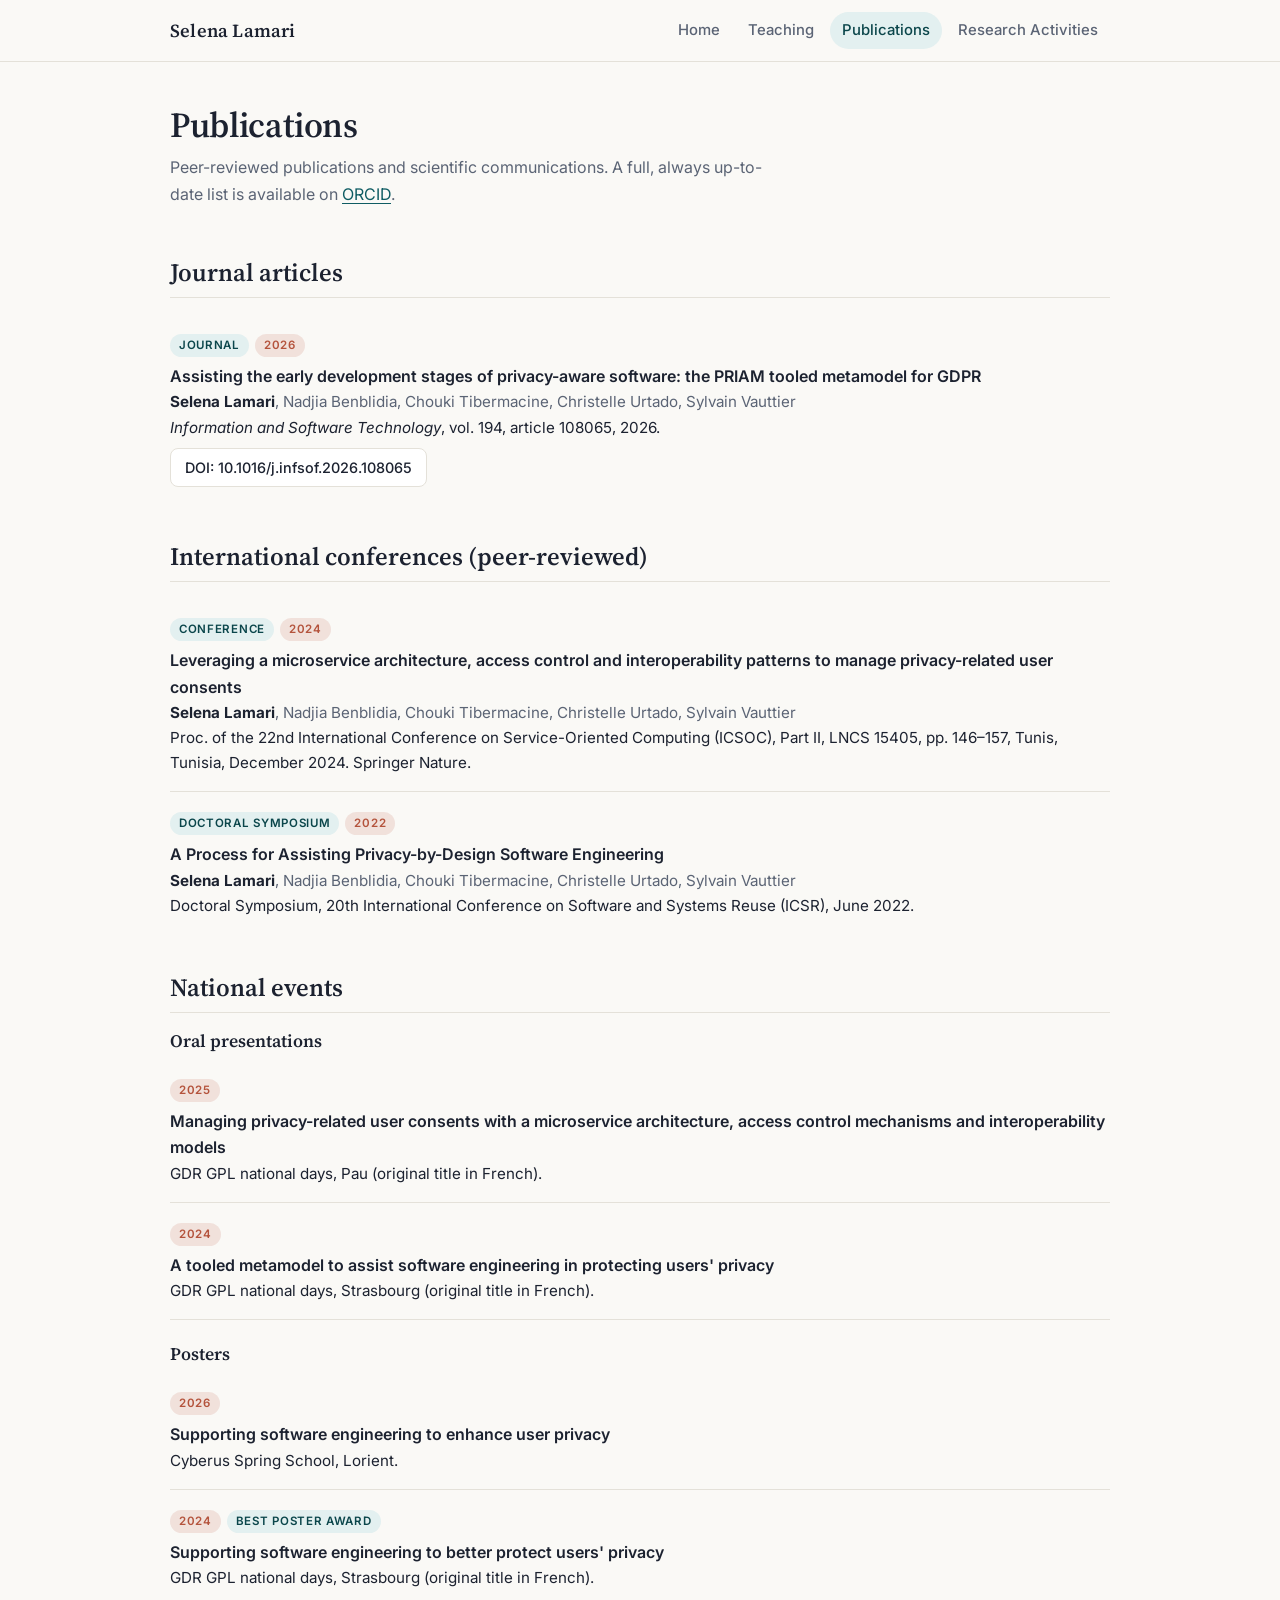
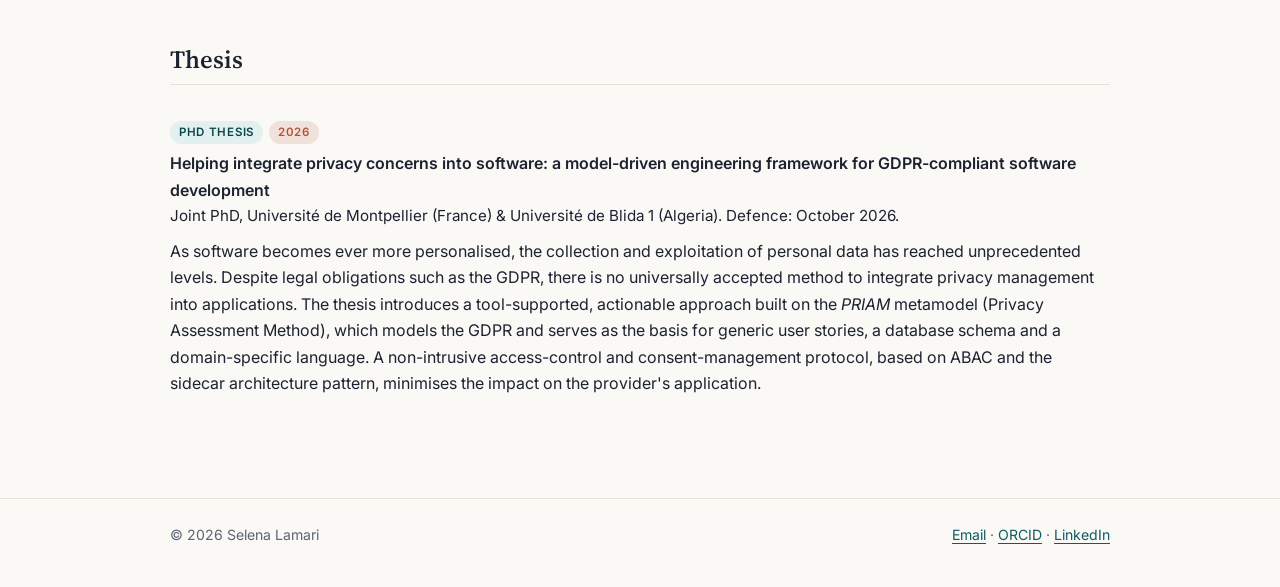
==== publications.html @ 5e94e6cd "Add files via upload" ====
<!doctype html>
<html lang="en">
<head>
<meta charset="utf-8">
<meta name="viewport" content="width=device-width, initial-scale=1">
<title>Publications | Selena Lamari</title>
<meta name="description" content="Publications of Selena Lamari: privacy-aware software engineering, GDPR, PRIAM metamodel, consent management.">
<link rel="preconnect" href="https://fonts.googleapis.com">
<link rel="preconnect" href="https://fonts.gstatic.com" crossorigin>
<link href="https://fonts.googleapis.com/css2?family=Inter:wght@400;500;600&family=Source+Serif+4:opsz,wght@8..60,500;8..60,600&display=swap" rel="stylesheet">
<link rel="stylesheet" href="style.css">
</head>
<body>
<header class="site"><div class="wrap">
<a class="brand" href="index.html">Selena Lamari</a>
<nav aria-label="Main"><ul><li><a href="index.html">Home</a></li><li><a href="teaching.html">Teaching</a></li><li><a href="publications.html" aria-current="page">Publications</a></li><li><a href="research.html">Research Activities</a></li></ul></nav>
</div></header>
<main><div class="wrap">

<div class="page-title">
<h1>Publications</h1>
<p>Peer-reviewed publications and scientific communications. A full, always up-to-date list is available on <a href="https://orcid.org/0009-0009-7981-6363">ORCID</a>.</p>
</div>

<section>
<h2>Journal articles</h2>
<div class="pub">
  <span class="tag">Journal</span><span class="tag warm">2026</span>
  <div class="title">Assisting the early development stages of privacy-aware software: the PRIAM tooled metamodel for GDPR</div>
  <div class="authors"><span class="me">Selena Lamari</span>, Nadjia Benblidia, Chouki Tibermacine, Christelle Urtado, Sylvain Vauttier</div>
  <div class="venue"><em>Information and Software Technology</em>, vol. 194, article 108065, 2026.</div>
  <div class="actions"><a class="btn" href="https://doi.org/10.1016/j.infsof.2026.108065">DOI: 10.1016/j.infsof.2026.108065</a></div>
</div>
</section>

<section>
<h2>International conferences (peer-reviewed)</h2>
<div class="pub">
  <span class="tag">Conference</span><span class="tag warm">2024</span>
  <div class="title">Leveraging a microservice architecture, access control and interoperability patterns to manage privacy-related user consents</div>
  <div class="authors"><span class="me">Selena Lamari</span>, Nadjia Benblidia, Chouki Tibermacine, Christelle Urtado, Sylvain Vauttier</div>
  <div class="venue">Proc. of the 22nd International Conference on Service-Oriented Computing (ICSOC), Part II, LNCS 15405, pp. 146&ndash;157, Tunis, Tunisia, December 2024. Springer Nature.</div>
</div>
<div class="pub">
  <span class="tag">Doctoral symposium</span><span class="tag warm">2022</span>
  <div class="title">A Process for Assisting Privacy-by-Design Software Engineering</div>
  <div class="authors"><span class="me">Selena Lamari</span>, Nadjia Benblidia, Chouki Tibermacine, Christelle Urtado, Sylvain Vauttier</div>
  <div class="venue">Doctoral Symposium, 20th International Conference on Software and Systems Reuse (ICSR), June 2022.</div>
</div>
</section>

<section>
<h2>National events</h2>
<h3 style="margin-top:6px">Oral presentations</h3>
<div class="pub">
  <span class="tag warm">2025</span>
  <div class="title">Managing privacy-related user consents with a microservice architecture, access control mechanisms and interoperability models</div>
  <div class="venue">GDR GPL national days, Pau (original title in French).</div>
</div>
<div class="pub">
  <span class="tag warm">2024</span>
  <div class="title">A tooled metamodel to assist software engineering in protecting users' privacy</div>
  <div class="venue">GDR GPL national days, Strasbourg (original title in French).</div>
</div>
<h3 style="margin-top:22px">Posters</h3>
<div class="pub">
  <span class="tag warm">2026</span>
  <div class="title">Supporting software engineering to enhance user privacy</div>
  <div class="venue">Cyberus Spring School, Lorient.</div>
</div>
<div class="pub">
  <span class="tag warm">2024</span><span class="tag">Best Poster Award</span>
  <div class="title">Supporting software engineering to better protect users' privacy</div>
  <div class="venue">GDR GPL national days, Strasbourg (original title in French).</div>
</div>
</section>

<section>
<h2>Thesis</h2>
<div class="pub">
  <span class="tag">PhD thesis</span><span class="tag warm">2026</span>
  <div class="title">Helping integrate privacy concerns into software: a model-driven engineering framework for GDPR-compliant software development</div>
  <div class="venue">Joint PhD, Universit&eacute; de Montpellier (France) &amp; Universit&eacute; de Blida 1 (Algeria). Defence: October 2026.</div>
  <p style="margin-top:10px">As software becomes ever more personalised, the collection and exploitation of personal data has reached unprecedented levels. Despite legal obligations such as the GDPR, there is no universally accepted method to integrate privacy management into applications. The thesis introduces a tool-supported, actionable approach built on the <em>PRIAM</em> metamodel (Privacy Assessment Method), which models the GDPR and serves as the basis for generic user stories, a database schema and a domain-specific language. A non-intrusive access-control and consent-management protocol, based on ABAC and the sidecar architecture pattern, minimises the impact on the provider's application.</p>
</div>
</section>

</div></main>
<footer><div class="wrap">
<span>&copy; 2026 Selena Lamari</span>
<span><a href="mailto:selena.lamari@univ-ubs.fr">Email</a> &middot; <a href="https://orcid.org/0009-0009-7981-6363">ORCID</a> &middot; <a href="https://www.linkedin.com/in/selena-lamari-05a837137/">LinkedIn</a></span>
</div></footer>
</body>
</html>
---- style.css ----
:root{
  --bg:#faf9f6; --surface:#ffffff; --ink:#1c2230; --muted:#5b6475; --line:#e4e1d9;
  --accent:#0f5c63; --accent-soft:#e3f0f0; --accent-ink:#0b464b;
  --mark:#b4533c;
  --serif:"Source Serif 4",Georgia,"Times New Roman",serif;
  --sans:"Inter",system-ui,-apple-system,"Segoe UI",Roboto,sans-serif;
}
@media (prefers-color-scheme:dark){
  :root:not([data-theme="light"]){
    --bg:#12161d; --surface:#1a202a; --ink:#e9ecf1; --muted:#9aa4b5; --line:#2a3240;
    --accent:#6cc4c9; --accent-soft:#163a3e; --accent-ink:#9fdcdf; --mark:#e08a73;
  }
}
*{box-sizing:border-box}
html{scroll-behavior:smooth}
body{margin:0;background:var(--bg);color:var(--ink);font:16px/1.65 var(--sans);-webkit-font-smoothing:antialiased}
a{color:var(--accent);text-decoration-thickness:1px;text-underline-offset:3px}
a:hover{color:var(--accent-ink)}
.wrap{max-width:980px;margin:0 auto;padding:0 20px}

/* header */
header.site{position:sticky;top:0;z-index:10;background:color-mix(in srgb,var(--bg) 92%,transparent);backdrop-filter:blur(8px);border-bottom:1px solid var(--line)}
header.site .wrap{display:flex;align-items:center;justify-content:space-between;gap:16px;flex-wrap:wrap;padding-top:12px;padding-bottom:12px}
.brand{font:600 1.15rem var(--serif);color:var(--ink);text-decoration:none;letter-spacing:.2px}
nav ul{list-style:none;margin:0;padding:0;display:flex;gap:4px;flex-wrap:wrap}
nav a{display:block;padding:6px 12px;border-radius:999px;color:var(--muted);text-decoration:none;font-size:.93rem;font-weight:500}
nav a:hover{color:var(--ink);background:var(--accent-soft)}
nav a[aria-current="page"]{color:var(--accent-ink);background:var(--accent-soft)}

/* hero */
.hero{display:grid;grid-template-columns:220px 1fr;gap:40px;align-items:center;padding:56px 0 36px}
.hero img{width:220px;height:220px;border-radius:50%;object-fit:cover;border:4px solid var(--surface);box-shadow:0 0 0 1px var(--line),0 12px 30px rgba(0,0,0,.12)}
.eyebrow{font:600 .78rem var(--sans);letter-spacing:.14em;text-transform:uppercase;color:var(--mark);margin:0 0 8px}
h1{font:600 clamp(2rem,4.6vw,2.9rem)/1.1 var(--serif);margin:0 0 10px;letter-spacing:-.01em}
.role{font-size:1.1rem;color:var(--muted);margin:0 0 6px}
.affil{margin:0 0 18px;color:var(--muted);font-size:.97rem}
.links{display:flex;flex-wrap:wrap;gap:8px}
.btn{display:inline-block;padding:7px 14px;border:1px solid var(--line);border-radius:8px;background:var(--surface);color:var(--ink);text-decoration:none;font-size:.9rem;font-weight:500}
.btn:hover{border-color:var(--accent);color:var(--accent-ink)}
.btn.primary{background:var(--accent);border-color:var(--accent);color:#fff}
@media (prefers-color-scheme:dark){:root:not([data-theme="light"]) .btn.primary{color:#0b1216}}
.btn.primary:hover{filter:brightness(1.08);color:#fff}

/* sections */
main{padding-bottom:64px}
section{padding:28px 0 8px}
h2{font:600 1.55rem var(--serif);margin:0 0 16px;padding-bottom:8px;border-bottom:1px solid var(--line)}
h3{font:600 1.1rem var(--serif);margin:0 0 6px}
p{margin:0 0 14px}
.lede{font-size:1.08rem}
.page-title{padding:44px 0 6px}
.page-title h1{font-size:2.2rem}
.page-title p{color:var(--muted);max-width:60ch}

.cols{display:grid;grid-template-columns:1fr 1fr;gap:24px}
@media (max-width:760px){.cols{grid-template-columns:1fr}}

.card{background:var(--surface);border:1px solid var(--line);border-radius:12px;padding:20px 22px;margin-bottom:16px}
.card h3{margin-bottom:4px}
.card .meta{color:var(--muted);font-size:.9rem;margin:0 0 10px}
.card p:last-child{margin-bottom:0}
.tag{display:inline-block;font-size:.72rem;font-weight:600;letter-spacing:.06em;text-transform:uppercase;padding:2px 9px;border-radius:999px;background:var(--accent-soft);color:var(--accent-ink);margin:0 6px 6px 0}
.tag.warm{background:color-mix(in srgb,var(--mark) 14%,transparent);color:var(--mark)}

.chips{display:flex;flex-wrap:wrap;gap:8px;margin:0;padding:0;list-style:none}
.chips li{padding:5px 12px;border:1px solid var(--line);border-radius:999px;background:var(--surface);font-size:.9rem}

.timeline{list-style:none;margin:0;padding:0}
.timeline li{display:grid;grid-template-columns:150px 1fr;gap:16px;padding:12px 0;border-bottom:1px solid var(--line)}
.timeline li:last-child{border-bottom:0}
.timeline .when{color:var(--muted);font-size:.92rem;font-variant-numeric:tabular-nums}
.timeline strong{font-weight:600}
@media (max-width:620px){.timeline li{grid-template-columns:1fr;gap:2px}}

.stats{display:grid;grid-template-columns:repeat(4,1fr);gap:14px;margin:8px 0 8px}
.stat{background:var(--surface);border:1px solid var(--line);border-radius:12px;padding:16px;text-align:center}
.stat b{display:block;font:600 1.8rem var(--serif);color:var(--accent)}
.stat span{font-size:.85rem;color:var(--muted)}
@media (max-width:620px){.stats{grid-template-columns:repeat(2,1fr)}}

/* tables */
.tablewrap{overflow-x:auto;border:1px solid var(--line);border-radius:12px;background:var(--surface)}
table{border-collapse:collapse;width:100%;font-size:.93rem}
th,td{text-align:left;padding:10px 14px;border-bottom:1px solid var(--line);vertical-align:top}
th{font-size:.78rem;letter-spacing:.07em;text-transform:uppercase;color:var(--muted);background:color-mix(in srgb,var(--bg) 60%,var(--surface))}
tr:last-child td{border-bottom:0}
tr.group td{background:var(--accent-soft);color:var(--accent-ink);font-weight:600}

details{background:var(--surface);border:1px solid var(--line);border-radius:12px;margin-bottom:12px}
summary{cursor:pointer;padding:14px 20px;font:600 1.02rem var(--serif);list-style:none;display:flex;justify-content:space-between;gap:12px;align-items:baseline}
summary::-webkit-details-marker{display:none}
summary::after{content:"+";color:var(--accent);font-size:1.3rem;line-height:1}
details[open] summary::after{content:"–"}
summary small{font:400 .88rem var(--sans);color:var(--muted);margin-left:auto;margin-right:8px}
details .inner{padding:0 20px 8px}
.course{padding:12px 0;border-top:1px solid var(--line)}
.course h4{margin:0 0 2px;font:600 .98rem var(--sans)}
.course .meta{color:var(--muted);font-size:.88rem;margin:0 0 4px}
.course p{margin:0;font-size:.94rem}

/* publications */
.pub{padding:16px 0;border-bottom:1px solid var(--line)}
.pub:last-child{border-bottom:0}
.pub .title{font-weight:600}
.pub .authors{color:var(--muted);font-size:.95rem}
.pub .venue{font-size:.95rem}
.pub .actions{margin-top:8px}
.me{font-weight:700;color:var(--ink)}

/* anchor nav */
.subnav{display:flex;flex-wrap:wrap;gap:6px;margin:18px 0 6px}
.subnav a{padding:5px 12px;border:1px solid var(--line);border-radius:999px;font-size:.88rem;text-decoration:none;color:var(--muted);background:var(--surface)}
.subnav a:hover{color:var(--accent-ink);border-color:var(--accent)}

footer{border-top:1px solid var(--line);padding:24px 0 40px;color:var(--muted);font-size:.88rem}
footer .wrap{display:flex;justify-content:space-between;gap:12px;flex-wrap:wrap}

@media (max-width:700px){
  .hero{grid-template-columns:1fr;text-align:left;padding-top:36px}
  .hero img{width:160px;height:160px}
}
@media print{header.site,footer{display:none}body{background:#fff}}
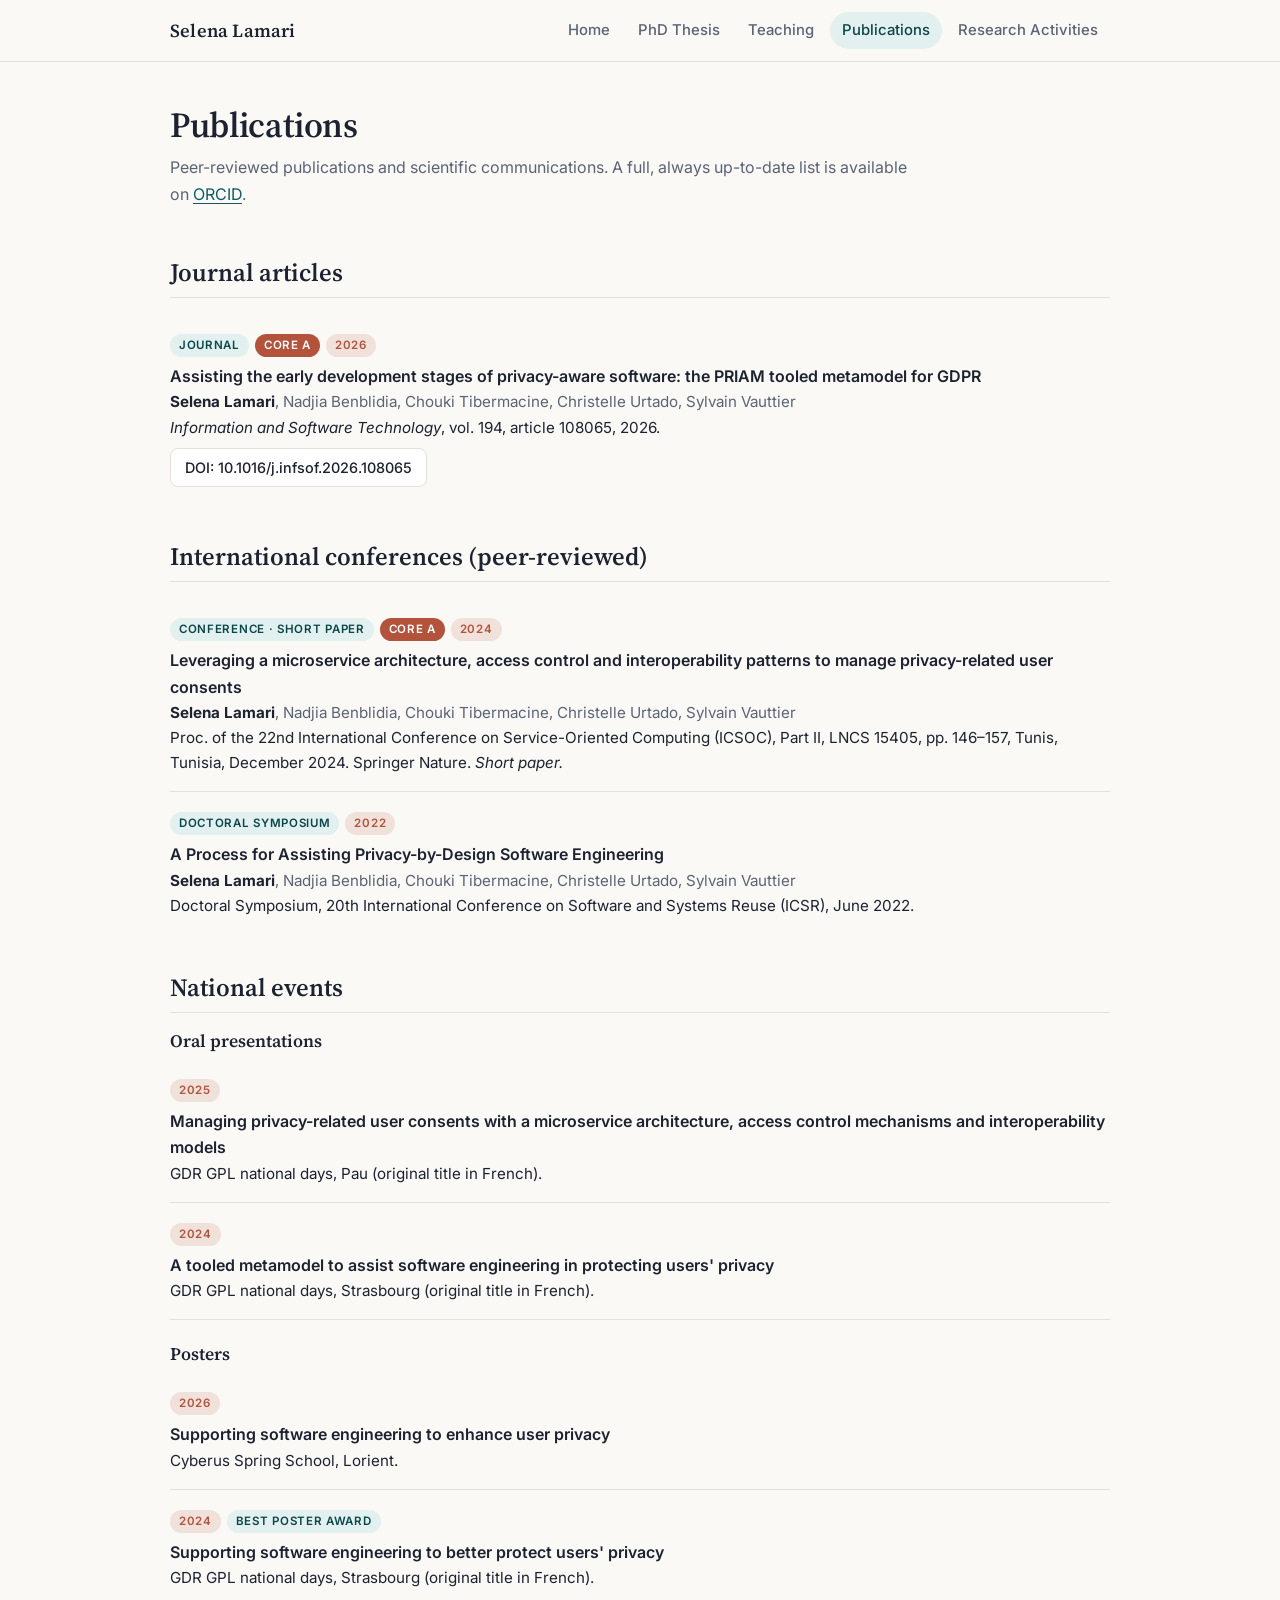
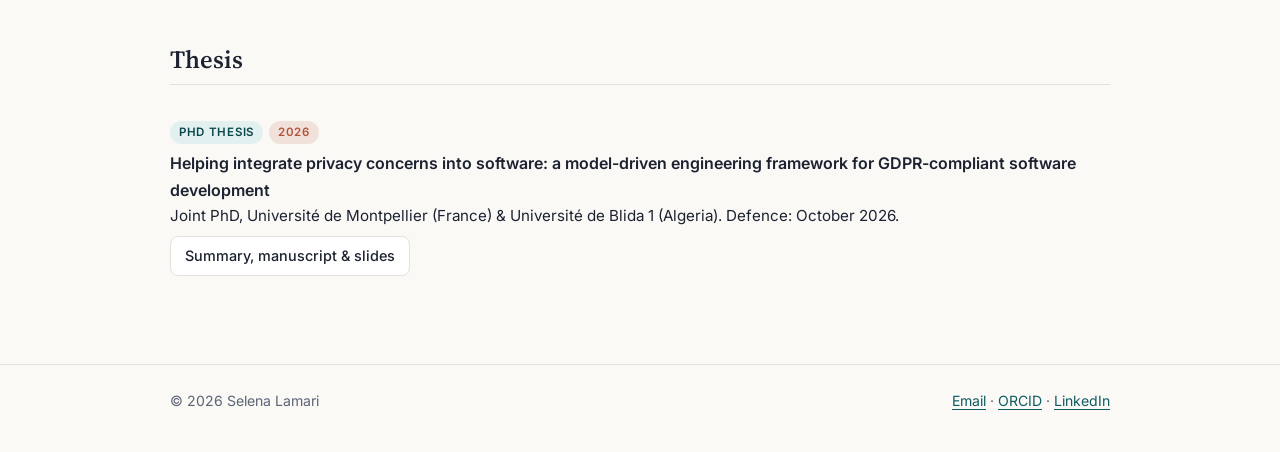
==== commit 49c0514a: "Add files via upload" ====
--- a/publications.html
+++ b/publications.html
@@ -13,7 +13,7 @@
 <body>
 <header class="site"><div class="wrap">
 <a class="brand" href="index.html">Selena Lamari</a>
-<nav aria-label="Main"><ul><li><a href="index.html">Home</a></li><li><a href="teaching.html">Teaching</a></li><li><a href="publications.html" aria-current="page">Publications</a></li><li><a href="research.html">Research Activities</a></li></ul></nav>
+<nav aria-label="Main"><ul><li><a href="index.html">Home</a></li><li><a href="thesis.html">PhD Thesis</a></li><li><a href="teaching.html">Teaching</a></li><li><a href="publications.html" aria-current="page">Publications</a></li><li><a href="research.html">Research Activities</a></li></ul></nav>
 </div></header>
 <main><div class="wrap">
 
@@ -25,7 +25,7 @@
 <section>
 <h2>Journal articles</h2>
 <div class="pub">
-  <span class="tag">Journal</span><span class="tag warm">2026</span>
+  <span class="tag">Journal</span><span class="tag rank">CORE A</span><span class="tag warm">2026</span>
   <div class="title">Assisting the early development stages of privacy-aware software: the PRIAM tooled metamodel for GDPR</div>
   <div class="authors"><span class="me">Selena Lamari</span>, Nadjia Benblidia, Chouki Tibermacine, Christelle Urtado, Sylvain Vauttier</div>
   <div class="venue"><em>Information and Software Technology</em>, vol. 194, article 108065, 2026.</div>
@@ -36,10 +36,10 @@
 <section>
 <h2>International conferences (peer-reviewed)</h2>
 <div class="pub">
-  <span class="tag">Conference</span><span class="tag warm">2024</span>
+  <span class="tag">Conference &middot; short paper</span><span class="tag rank">CORE A</span><span class="tag warm">2024</span>
   <div class="title">Leveraging a microservice architecture, access control and interoperability patterns to manage privacy-related user consents</div>
   <div class="authors"><span class="me">Selena Lamari</span>, Nadjia Benblidia, Chouki Tibermacine, Christelle Urtado, Sylvain Vauttier</div>
-  <div class="venue">Proc. of the 22nd International Conference on Service-Oriented Computing (ICSOC), Part II, LNCS 15405, pp. 146&ndash;157, Tunis, Tunisia, December 2024. Springer Nature.</div>
+  <div class="venue">Proc. of the 22nd International Conference on Service-Oriented Computing (ICSOC), Part II, LNCS 15405, pp. 146&ndash;157, Tunis, Tunisia, December 2024. Springer Nature. <em>Short paper.</em></div>
 </div>
 <div class="pub">
   <span class="tag">Doctoral symposium</span><span class="tag warm">2022</span>
@@ -80,8 +80,8 @@
 <div class="pub">
   <span class="tag">PhD thesis</span><span class="tag warm">2026</span>
   <div class="title">Helping integrate privacy concerns into software: a model-driven engineering framework for GDPR-compliant software development</div>
-  <div class="venue">Joint PhD, Universit&eacute; de Montpellier (France) &amp; Universit&eacute; de Blida 1 (Algeria). Defence: October 2026.</div>
-  <p style="margin-top:10px">As software becomes ever more personalised, the collection and exploitation of personal data has reached unprecedented levels. Despite legal obligations such as the GDPR, there is no universally accepted method to integrate privacy management into applications. The thesis introduces a tool-supported, actionable approach built on the <em>PRIAM</em> metamodel (Privacy Assessment Method), which models the GDPR and serves as the basis for generic user stories, a database schema and a domain-specific language. A non-intrusive access-control and consent-management protocol, based on ABAC and the sidecar architecture pattern, minimises the impact on the provider's application.</p>
+  <div class="venue">Joint PhD, Universit&eacute;&nbsp;de Montpellier (France) &amp; Universit&eacute;&nbsp;de Blida&nbsp;1 (Algeria). Defence: October 2026.</div>
+  <div class="actions"><a class="btn" href="thesis.html">Summary, manuscript &amp; slides</a></div>
 </div>
 </section>
 
--- a/style.css
+++ b/style.css
@@ -120,3 +120,12 @@
   .hero img{width:160px;height:160px}
 }
 @media print{header.site,footer{display:none}body{background:#fff}}
+
+/* readability */
+.tag.rank{background:var(--mark);color:#fff}
+@media (prefers-color-scheme:dark){:root:not([data-theme="light"]) .tag.rank{color:#12161d}}
+h1,h2,h3{text-wrap:balance}
+section>p,.card p,.pub p,.page-title p{max-width:80ch;text-wrap:pretty}
+section>p{text-align:justify;hyphens:auto;-webkit-hyphens:auto}
+.card .meta{text-align:left}
+@media (max-width:620px){section>p,.card>p{text-align:left}}
